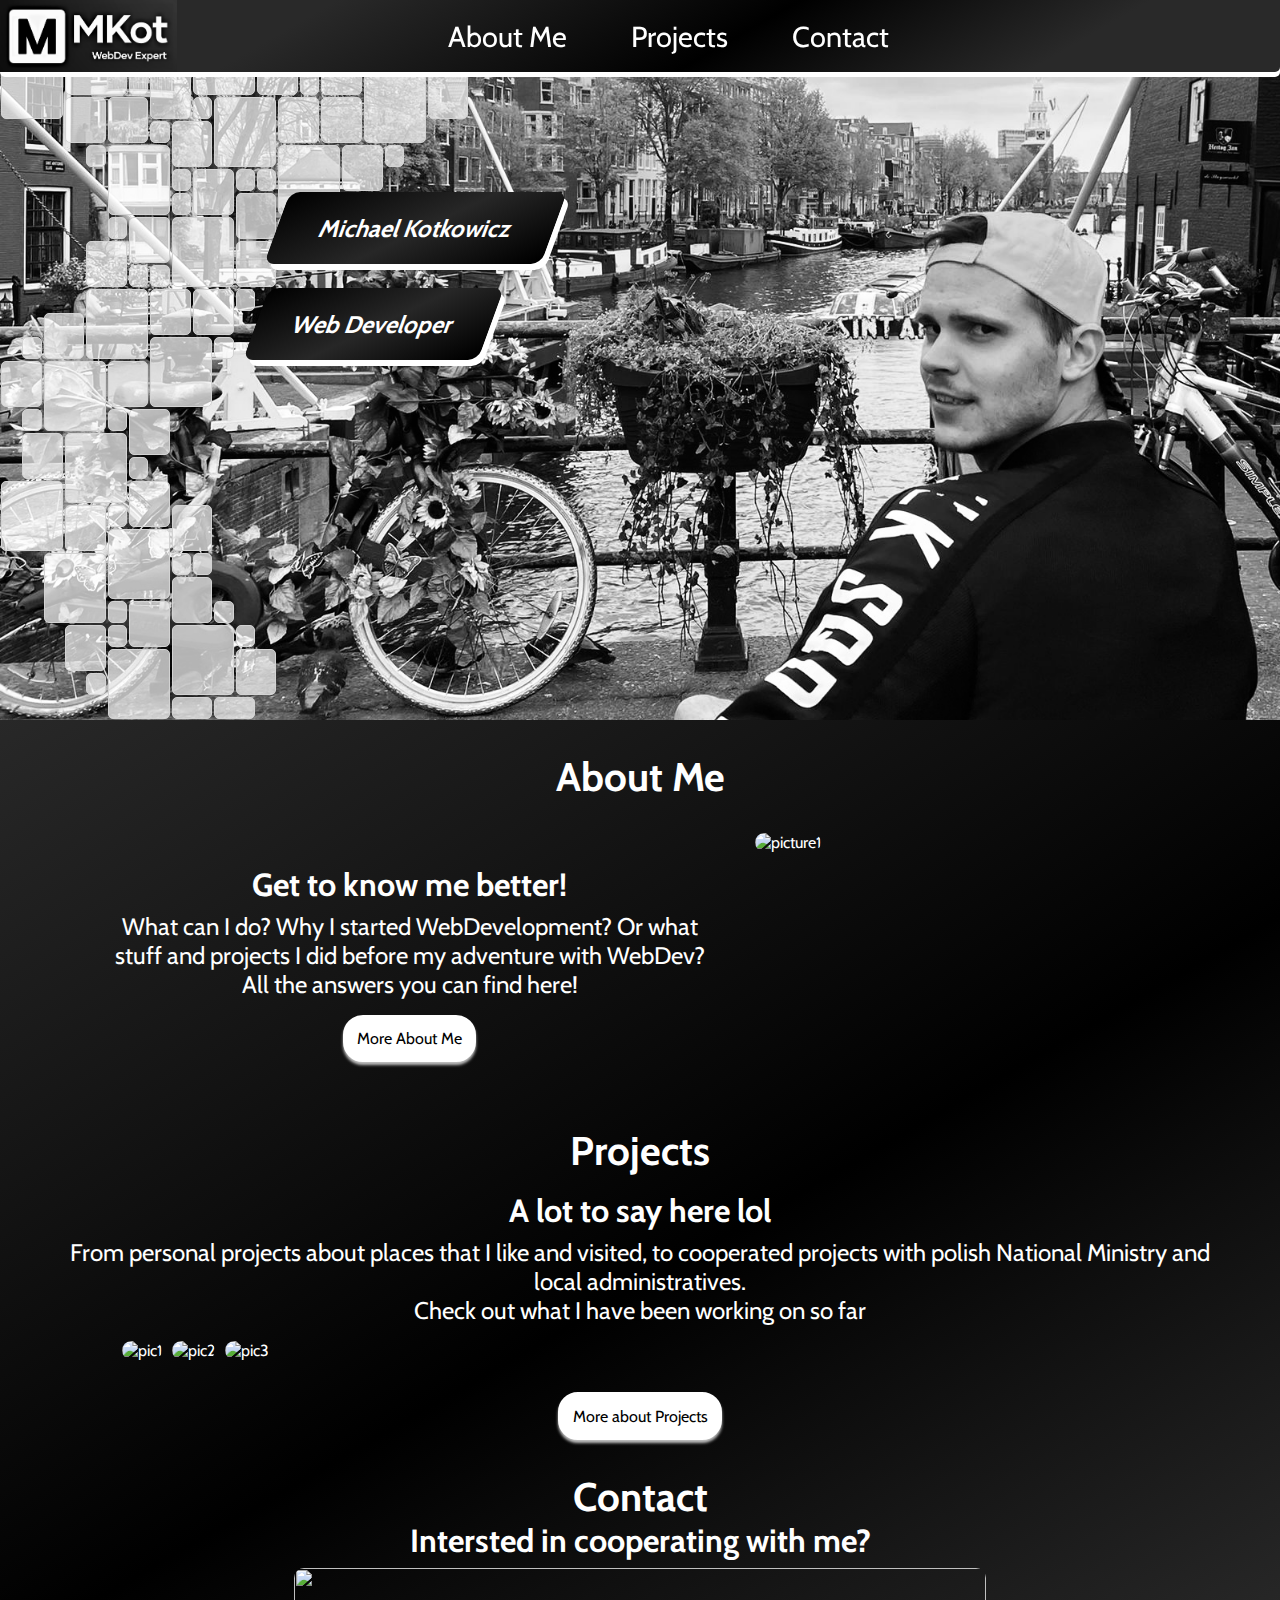
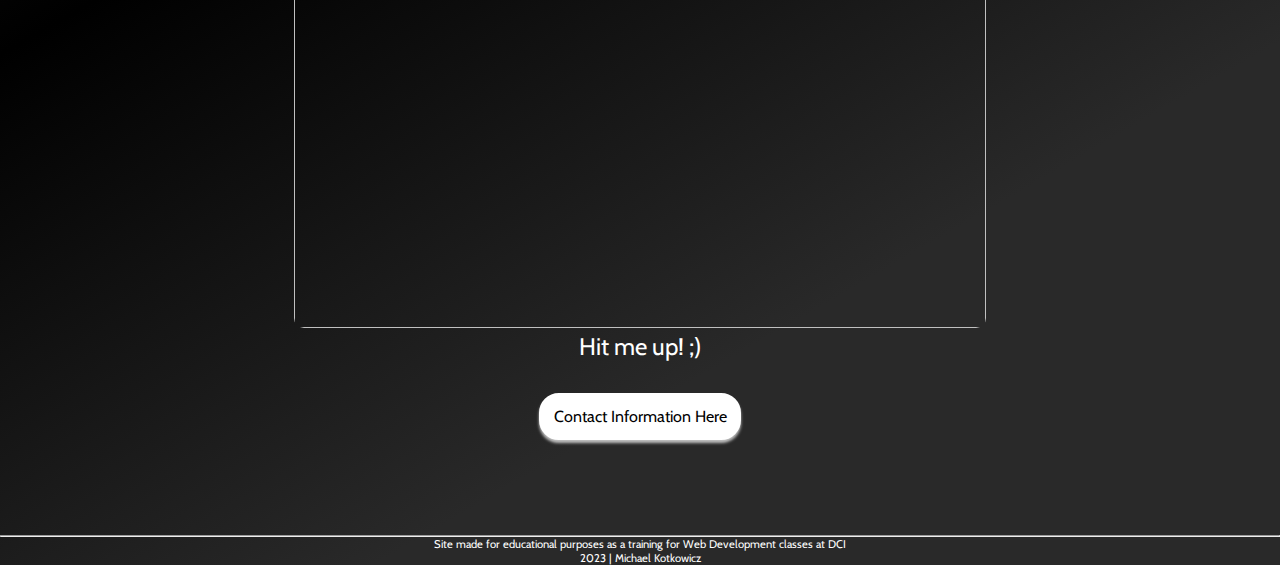
==== index.html @ 4627bcbf "commit" ====
<!DOCTYPE html>
<html lang="en">
  <head>
    <meta charset="UTF-8" />
    <meta http-equiv="X-UA-Compatible" content="IE=edge" />
    <meta name="viewport" content="width=device-width, initial-scale=1.0" />
    <meta name="author" content="Michael Kotkowicz" />
    <meta
      name="description"
      content="Personal portfolio website my Michael Kotkowicz"
    />
    <meta
      name="keywords"
      content="HTML, CSS, JavaScript, WebDevelopment, Portfolio"
    />
    <link
      rel="stylesheet"
      href="https://cdnjs.cloudflare.com/ajax/libs/font-awesome/6.3.0/css/all.min.css"
      integrity="sha512-SzlrxWUlpfuzQ+pcUCosxcglQRNAq/DZjVsC0lE40xsADsfeQoEypE+enwcOiGjk/bSuGGKHEyjSoQ1zVisanQ=="
      crossorigin="anonymous"
      referrerpolicy="no-referrer"
    />
    <link rel="stylesheet" href="./style.css" />
    <title>MAIN | Michael Kotkowicz | PORTOFOLIO</title>
  </head>
  <body>
    <header>
      <div class="navbar">
        <div class="logo">
          <img src="./PHOTOS/logo.png" alt="Logo of MKot - WebDev Expert" />
        </div>
        <nav>
          <ul>
            <li><a href="/aboutme.html">About Me</a></li>
            <li><a href="/projects.html">Projects</a></li>
            <li><a href="/contact.html">Contact</a></li>
          </ul>
        </nav>
        <div class="socials">
          <a href="#"><i class="fa-brands fa-square-facebook"></i></a>
          <a href="#"><i class="fa-brands fa-instagram"></i></a>
          <a href="#"><i class="fa-brands fa-linkedin"></i></a>
        </div>
      </div>
      <div class="squareinfo square01">Michael Kotkowicz</div>
      <div class="squareinfo square02">Web Developer</div>
      <div class="square square03"></div>
      <div class="square square04"></div>
      <div class="square square05"></div>
      <div class="square square06"></div>
      <div class="square square07"></div>
      <div class="square square08"></div>
      <div class="square square09"></div>
      <div class="square square10"></div>
      <div class="square square11"></div>
      <div class="square square12"></div>
      <div class="square square13"></div>
      <div class="square square14"></div>
      <div class="square square15"></div>
      <div class="square square16"></div>
      <div class="square square17"></div>
      <div class="square square18"></div>
      <div class="square square19"></div>
      <div class="square square20"></div>
      <div class="square square21"></div>
      <div class="square square22"></div>
      <div class="square square23"></div>
      <div class="square square24"></div>
      <div class="square square25"></div>
      <div class="square square26"></div>
      <div class="square square27"></div>
      <div class="square square28"></div>
      <div class="square square29"></div>
      <div class="square square30"></div>
      <div class="square square31"></div>
      <div class="square square32"></div>
      <div class="square square33"></div>
      <div class="square square34"></div>
      <div class="square square35"></div>
      <div class="square square36"></div>
      <div class="square square37"></div>
      <div class="square square38"></div>
      <div class="square square39"></div>
      <div class="square square40"></div>
      <div class="square square41"></div>
      <div class="square square42"></div>
      <div class="square square43"></div>
      <div class="square square44"></div>
      <div class="square square45"></div>
      <div class="square square46"></div>
      <div class="square square47"></div>
      <div class="square square48"></div>
      <div class="square square49"></div>
      <div class="square square50"></div>
      <div class="square square51"></div>
      <div class="square square52"></div>
      <div class="square square53"></div>
      <div class="square square54"></div>
      <div class="square square55"></div>
      <div class="square square56"></div>
      <div class="square square57"></div>
      <div class="square square58"></div>
      <div class="square square59"></div>
      <div class="square square60"></div>
      <div class="square square61"></div>
      <div class="square square62"></div>
      <div class="square square63"></div>
      <div class="square square64"></div>
      <div class="square square65"></div>
      <div class="square square66"></div>
      <div class="square square67"></div>
      <div class="square square68"></div>
      <div class="square square69"></div>
      <div class="square square70"></div>
      <div class="square square71"></div>
      <div class="square square72"></div>
      <div class="square square73"></div>
      <div class="square square74"></div>
      <div class="square square75"></div>
      <div class="square square76"></div>
      <div class="square square77"></div>
      <div class="square square78"></div>
      <div class="square square79"></div>
      <div class="square square80"></div>
      <div class="square square81"></div>
      <div class="square square82"></div>
      <div class="square square83"></div>
    </header>
    <main>
      <section class="aboutme">
        <h2>About Me</h2>
        <div class="aboutme-info">
          <div class="aboutme-card">
            <h4>Get to know me better!</h4>
            <p>
              What can I do? Why I started WebDevelopment? Or what stuff and
              projects I did before my adventure with WebDev?
            </p>
            <p>All the answers you can find here!</p>
            <a href="./aboutme.html"
              >More About Me <i class="fa-solid fa-arrow-right"></i
            ></a>
          </div>
          <div>
            <img
              src="https://tworcastron.pl/wp-content/uploads/2016/09/piksel.jpg"
              alt="picture1"
            />
          </div>
        </div>
      </section>
      <section class="projects">
        <h2>Projects</h2>
        <div>
          <h4>A lot to say here lol</h4>
          <p>
            From personal projects about places that I like and visited, to
            cooperated projects with polish National Ministry and local
            administratives.
          </p>
          <p>Check out what I have been working on so far</p>
        </div>
        <div class="projects-preview">
          <div>
            <img
              src="https://tworcastron.pl/wp-content/uploads/2016/09/piksel.jpg"
              alt="pic1"
            />
          </div>
          <div>
            <img
              src="https://tworcastron.pl/wp-content/uploads/2016/09/piksel.jpg"
              alt="pic2"
            />
          </div>
          <div>
            <img
              src="https://tworcastron.pl/wp-content/uploads/2016/09/piksel.jpg"
              alt="pic3"
            />
          </div>
        </div>
        <div class="projects-link">
          <a href="./projects.html"
            >More about Projects <i class="fa-solid fa-arrow-right"></i
          ></a>
        </div>
      </section>
      <section class="contact">
        <h2>Contact</h2>
        <h4>Intersted in cooperating with me?</h4>
        <div class="contact-photo">
          <img src="https://tworcastron.pl/wp-content/uploads/2016/09/piksel.jpg" alt="">
        </div>
        <p>Hit me up! ;)</p>
        <div class="contact-link">
        <a href="./contact.html"
          >Contact Information Here<i class="fa-solid fa-arrow-right"></i
        ></a>
      </div>
      </section>
    </main>
    <footer>
      <ul>
        <li><a href="#"><i class="fa-brands fa-square-facebook"></i></a></li>
        <li><a href="#"><i class="fa-brands fa-instagram"></i></a></li>
        <li><a href="#"><i class="fa-brands fa-linkedin"></i></a></li>
      </ul>
      <hr />
      <p>
        Site made for educational purposes as a training for Web Development
        classes at DCI
      </p>
      <p>2023 | Michael Kotkowicz</p>
    </footer>
  </body>
</html>
---- style.css ----
/*STYLES HERE FOR PAGE*/

/*
breakpoints 
MOBILE 320-480px
TABLETS 481-900px
DESKTOP 901-1920px
(additional to make pictures look 
better at 1440px)
*/

/*IMPORTS*/

@import url('https://fonts.googleapis.com/css2?family=Cabin:wght@400;700&display=swap');

/*GENERALS*/
*{
    box-sizing: border-box;
    margin: 0;
}

body{
    background-color: black;
    background-image: linear-gradient(150deg, rgba(41, 41, 41, 1) 24%, rgba(0, 0, 0, 1) 57%, rgba(41, 41, 41, 1) 82%);
    color: white;
    max-width: 1920px;
    margin: auto;
    font-family: 'Cabin', sans-serif;

}

h2{
    text-align: center;
    font-size: 2.5rem;
}

/*HEADER*/
/*MOBILE VERSION HERE*/

header{
    width: 100%;
    height: 50vh;
    background-image: url("./PHOTOS/backgroundmobile2.png");
    background-size: cover;
    background-position: bottom right;
    background-repeat: no-repeat;
    display: grid;
    grid-template-columns: repeat(30, 1fr);
    grid-template-rows: repeat(30,1fr);
}

.navbar{
    position: fixed;
    top: 0px;
    left: 50%;
    transform: translateX(-50%);
    border-bottom-right-radius: 5px;
    border-bottom-left-radius: 5px;
    box-shadow: 0px 5px white;
    max-width: 1920px;
    width: 100%;
    background-color: black;
    background-image: linear-gradient(150deg, rgba(41, 41, 41, 1) 24%, rgba(0, 0, 0, 1) 57%, rgba(41, 41, 41, 1) 82%);
    height: 5%;
    display: flex;
    flex-direction: row;
    justify-content: space-between;
    z-index: 2;
}

.navbar .logo img{
    height: 100%;
}

.navbar ul{
    display: flex;
    padding: 0 0.5rem 0 0;
    justify-content: center;
    align-items: center;
    list-style-type: none;
}

.navbar ul li{
    padding-left: 1rem;
}

.navbar ul li a{
    text-decoration: none;
    color: white;
}

nav{
    display: flex;
}

.socials{
    display: none;
    color: white;
}

.socials i{
    color: white;
    padding-right: 2rem;
    font-size: 2rem;
}

.squareinfo{
    background-color: black;
    background-image: linear-gradient(150deg, rgba(0, 0, 0, 1) 0%, rgba(39, 39, 39, 1) 52%, rgba(0, 0, 0, 1) 97%);
    transform: skew(340deg);
    border-radius: 10px;
    box-shadow: 6px 6px white;
    font-size: 1.5rem;
    display: flex;
    justify-content: center;
    align-items: center;
}

.square01{
    grid-column: 2/22;
    grid-row: 5/8;
    font-weight: bold;
}

.square02{
    grid-column: 2/19;
    grid-row: 9/12;
    font-weight: bold;
}

.square{
    background-color: rgba(255, 255, 255, 0.7);
    border: 1px solid lightgray;
    border-radius: 5px;
    margin: 1px;
}

.square03{
    grid-column: 3/5;
    grid-row: 14/16;
}

.square04{
    grid-column: 2/3;
    grid-row: 15/16;
}

.square05{
    grid-column: 3/6;
    grid-row: 16/19;
}

.square06{
    grid-column: 1/3;
    grid-row: 16/18;
}

.square07{
    grid-column: 2/3;
    grid-row: 18/19;
}

.square08{
    grid-column: 2/4;
    grid-row: 19/21;
}

.square09{
    grid-column: 4/7;
    grid-row: 19/22;
}

.square10{
    grid-column: 1/4;
    grid-row: 21/24;
}

.square11{
    grid-column: 4/6;
    grid-row: 22/24;
}

.square12{
    grid-column: 6/7;
    grid-row: 22/23;
}

.square13{
    grid-column: 6/9;
    grid-row: 23/26;
}

.square14{
    grid-column: 3/6;
    grid-row: 24/27;
}

.square15{
    grid-column: 7/9;
    grid-row: 21/23;
}

.square16{
    grid-column: 9/11;
    grid-row: 22/24;
}

.square17{
    grid-column: 7/8;
    grid-row: 20/21;
}

.square18{
    grid-column: 9/10;
    grid-row: 24/25;
}

.square19{
    grid-column: 9/11;
    grid-row: 25/27;
}

.square20{
    grid-column: 7/9;
    grid-row: 26/28;
}

.square21{
    grid-column: 6/7;
    grid-row: 26/27;
}

.square22{
    grid-column: 6/7;
    grid-row: 27/28;
}

.square23{
    grid-column: 4/6;
    grid-row: 27/29;
}

.square24{
    grid-column: 6/9;
    grid-row: 28/31;
}

.square25{
    grid-column: 5/6;
    grid-row: 29/30;
}

.square26{
    grid-column: 9/12;
    grid-row: 27/30;
}

.square27{
    grid-column: 9/11;
    grid-row: 30/31;
}

.square28{
    grid-column: 10/11;
    grid-row: 24/25;
}

.square29{
    grid-column: 11/12;
    grid-row: 26/27;
}

.square30{
    grid-column: 11/13;
    grid-row: 30/31;
}

.square31{
    grid-column: 12/14;
    grid-row: 28/30;
}

.square32{
    grid-column: 12/13;
    grid-row: 27/28;
}

/*TABLET VERSION HERE*/

@media  (min-width:480px) {

    h4{
        font-size: 2rem;
    }

    p{
        font-size: 1.2rem;
    }

    header{
        height: 60vh;
        background-image: url(../PHOTOS/backgroundmobile2.png);
        background-position: top right;
        grid-template-columns: repeat(35, 1fr);
    }

    .navbar{
        height: 6%;
    }

    .navbar ul{
        margin-right: 2rem;
    }

    .socials{
        display: flex;
        flex-direction: row;
        align-items: center;
    }
    
    .square01{
        grid-column: 8/22;
        grid-row: 8/11;
    }
    
    .square02{
        grid-column: 7/18;
        grid-row: 12/15;
    }

    .square33{
        grid-column: 7/9;
        grid-row: 18/20;
    }

    .square34{
        grid-column: 6/7;
        grid-row: 18/19;
    }

    .square35{
        grid-column: 6/8;
        grid-row: 16/18;
    }

    .square36{
        grid-column: 5/8;
        grid-row: 13/16;
    }

    .square37{
        grid-column: 8/11;
        grid-row: 15/18;
    }

    .square38{
        grid-column: 8/10;
        grid-row: 13/15;
    }

    .square39{
        grid-column: 10/12;
        grid-row: 13/15;
    }

    .square40{
        grid-column: 12/13;
        grid-row: 13/14;
    }

    .square41{
        grid-column: 5/7;
        grid-row: 11/13;
    }

    .square42{
        grid-column: 7/8;
        grid-row: 12/13;
    }

    .square43{
        grid-column: 8/9;
        grid-row: 12/13;
    }

    .square44{
        grid-column: 7/9;
        grid-row: 10/12;
    }

    .square45{
        grid-column: 6/7;
        grid-row: 10/11;
    }

    .square46{
        grid-column: 6/9;
        grid-row: 7/10;
    }

    .square47{
        grid-column: 9/12;
        grid-row: 10/13;
    }

    .square48{
        grid-column: 5/6;
        grid-row: 7/8;
    }

    .square49{
        grid-column: 4/6;
        grid-row: 5/7;
    }

    .square50{
        grid-column: 6/8;
        grid-row: 5/7;
    }

    .square51{
        grid-column: 1/4;
        grid-row: 3/6;
    }

    .square52{
        grid-column: 9/10;
        grid-row: 8/9;
    }

    .square53{
        grid-column: 9/10;
        grid-row: 9/10;
    }

    .square54{
        grid-column: 10/12;
        grid-row: 8/10;
    }

    .square55{
        grid-column: 12/13;
        grid-row: 8/9;
    }

    .square56{
        grid-column: 9/11;
        grid-row: 6/8;
    }

    .square57{
        grid-column: 8/9;
        grid-row: 6/7;
    }

    .square58{
        grid-column: 4/7;
        grid-row: 2/5;
    }

    .square59{
        grid-column: 7/8;
        grid-row: 4/5;
    }

    .square60{
        grid-column: 8/10;
        grid-row: 4/6;
    }

    .square61{
        grid-column: 7/10;
        grid-row: 1/4;
    }

    .square62{
        grid-column: 11/14;
        grid-row: 5/8;
    }

    .square63{
        grid-column: 10/11;
        grid-row: 5/6;
    }

    .square64{
        grid-column: 10/13;
        grid-row: 2/5;
    }

    .square65{
        grid-column: 13/15;
        grid-row: 3/5;
    }

    .square66{
        grid-column: 14/16;
        grid-row: 5/7;
    }

    .square67{
        grid-column: 15/16;
        grid-row: 3/4;
    }

    .square68{
        grid-column: 15/16;
        grid-row: 4/5;
    }

    .square69{
        grid-column: 16/18;
        grid-row: 3/5;
    }

    .square70{
        grid-column: 16/18;
        grid-row: 5/7;
    }

    .square71{
        grid-column: 12/14;
        grid-row: 9/11;
    }

    .square72{
        grid-column: 12/14;
        grid-row: 11/13;
    }

    .square73{
        grid-column: 13/14;
        grid-row: 8/9;
    }

    .square74{
        grid-column: 11/12;
        grid-row: 15/16;
    }

    .square75{
        grid-column: 14/16;
        grid-row: 10/12;
    }

    .square76{
        grid-column: 14/17;
        grid-row: 7/10;
    }

    .square77{
        grid-column: 17/19;
        grid-row: 7/9;
    }

    .square78{
        grid-column: 18/21;
        grid-row: 4/7;
    }

    .square79{
        grid-column: 19/20;
        grid-row: 7/8;
    }

    .square80{
        grid-column: 18/20;
        grid-row: 2/4;
    }

    .square81{
        grid-column: 20/22;
        grid-row: 2/4;
    }

    .square82{
        grid-column: 21/23;
        grid-row: 4/6;
    }

    .square83{
        grid-column: 22/23;
        grid-row: 3/4;
    }

}

/*DESKTOP VERSION HERE*/

@media (min-width:900px) {

    header{
        height: 80vh;
        background-image: url(../PHOTOS/backgroundmobile2.png);
        background-position: center right;
        grid-template-columns: repeat(60, 1fr);
    }

    .navbar{
        height: 8%;
    }

    .navbar nav li a{
        font-size: 1.8rem;
        margin: 0 1.5rem 0 1.5rem;
    }

    .square01{
        grid-column: 14/27;
        grid-row: 9/12;
    }

    .square02{
        grid-column: 13/24;
        grid-row: 13/16;
    }
    
}


/*INDEX HERE*/

/*MOBILE VERSION HERE*/

main{
    width: 90%;
    margin: auto;
}

main section{
    margin-top: 2rem;
}

main section div{
    margin-top: 1rem;
}

h4{
    text-align: center;
    margin-bottom: 0.5rem;
}

/*aboutme section*/

.aboutme-info{
    display: flex;
    flex-direction: row;
}

.aboutme-card{
    display: flex;
    flex-direction: column;
    justify-content: center;
    align-items: center;
    padding: 0.5rem;
    text-align: center;
}

.aboutme-card a{
    color: white;
    text-decoration: none;
    background-color: white;
    color: black;
    border: 3px solid white;
    border-radius: 20px;
    box-shadow: 0px 3px 3px silver;
    margin-top: 1rem;
    padding: 0.7rem;
}

.aboutme-info div img{
    width: 100%;
    height: 100%;
    object-fit: cover;
    object-position: center;
    border-radius: 10px;
}

/*projects section*/

.projects div p{
    text-align: center;
}

.projects-preview{
    display: flex;
    margin-top: 0;
    gap: 10px;
}

.projects div div img{
    width: 100%;
    height: 100%;
    border-radius: 10px;
}

.projects-link{
    display: flex;
    justify-content: center;
}

.projects a{
    color: white;
    text-decoration: none;
    background-color: white;
    color: black;
    border: 3px solid white;
    border-radius: 20px;
    box-shadow: 0px 3px 3px silver;
    margin-top: 1rem;
    padding: 0.7rem;
}

/*contact section here*/

.contact div img{
    width: 100%;
    height: 40vh;
    border-radius: 10px;
}

.contact p{
    text-align: center;
}

.contact-link{
    display: flex;
    justify-content: center;
}

.contact a{
    color: white;
    text-decoration: none;
    background-color: white;
    color: black;
    border: 3px solid white;
    border-radius: 20px;
    box-shadow: 0px 3px 3px silver;
    margin-top: 1rem;
    padding: 0.7rem;
}

/*TABLET VERSION HERE*/

@media (min-width:480px) {

    .contact-photo{
        width: 70%;
        margin: auto;

    }

}

/*DESKTOP VERSION HERE*/

@media (min-width:1100px){

    h4{
        font-size: 2rem;
    }

    p{
        font-size: 1.5rem;
    }

    .aboutme-card{
        width: 60%;
        padding: 2rem;
    }

    .projects-preview{
        width: 90%;
        margin: auto;
    }

    .contact-photo{
        width: 60%;
    }
}

@media (min-width:1440px){
    
    .contact-photo{
        width: 50%;
    }
}


/*FOOTER HERE*/

footer{
    padding-top: 3rem;
}

footer ul{
    display: flex;
    justify-content: center;
    list-style-type: none;
    padding: 0 0 0.5rem 0;
}

footer ul li a{
    text-decoration: none;
    color: white;
    padding: 0 1rem 0 1rem;
    font-size: 2rem;
}

footer p{
    color: white;
    font-size: 0.7rem;
    text-align: center;
}


/*!!!ABOUT ME PAGE!!!*/

/*MOBILE VERSION HERE*/

.header-am{
    background-image: none;
    height: auto;
}

.main-am{
    padding-top: 60px;
    width: 85%;

}

.h2-am{
    padding-bottom: 2rem;
}

.picture-am img{
    width: 100%;
    border-radius: 10px;
}

.main-am h4{
    padding: 1rem 0 1rem 0;
}

.main-am p{
    text-align: justify;
    padding: 0.5rem 0 0.5rem 0;
}

/*TABLET VERSION HERE*/

@media(min-width:480px){

    .picture-am{
        width: 50%;
        float: left;
        padding: 1.5rem;
    }

}

/*DESKTOP VERSION HERE*/

@media (min-width:900px){

    .main-am{
        padding-top: 130px;
    }

    .maininfo-am{
        display: flex;
    }

    .picture-am{
        width:50%;
        display: flex;
        justify-content: center;
        align-items: center;
    }


    .maintext-am{
        width: 70%;
        padding: 2rem;
    }
}

/*!!!PROJECTS PAGE HERE!!!*/

/*MOBILE VERSION HERE*/

.header-pr{
    background-image: none;
    height: auto;
}

.main-pr{
    padding-top: 100px;
    width: 90%;
    margin: auto;
}

.projects-pr{
    display: flex;
    flex-direction: column;
}

.projectcard-pr{
    margin: 2rem 0 2rem 0;;
}

.project-card-pr div p{
    text-align: center;
}

.projectphoto-pr img{
    width: 100%;
    border-radius: 10px;
}

.link-pr{
    display: flex;
    justify-content: center;
}

.button-pr{
    color: white;
    text-decoration: none;
    background-color: white;
    color: black;
    border: 3px solid white;
    border-radius: 20px;
    box-shadow: 0px 3px 3px silver;
    margin-top: 1rem;
    padding: 0.7rem;
}

/*TABLET VERSION THE SAME AS MOBILE*/

/*DESKTOP VERSION HERE*/

@media (min-width:900px){

    .main-pr{
        padding-top: 170px;
        display: flex;
        flex-direction: column;
        justify-content: center;
        align-items: center;
    }

    .projects-pr{
        display: flex;
        flex-direction: row;
        flex-wrap: wrap;
        gap: 10px;
    }

    .projectcard-pr{
        width:32%;
        padding: 1rem;
        border: 3px solid black;
        border-radius: 10px;
        background-color: black;
        background-image: linear-gradient(89deg, rgba(0, 0, 0, 1) 0%, rgba(41, 41, 41, 1) 50%, rgba(0, 0, 0, 1) 100%);
    }

}
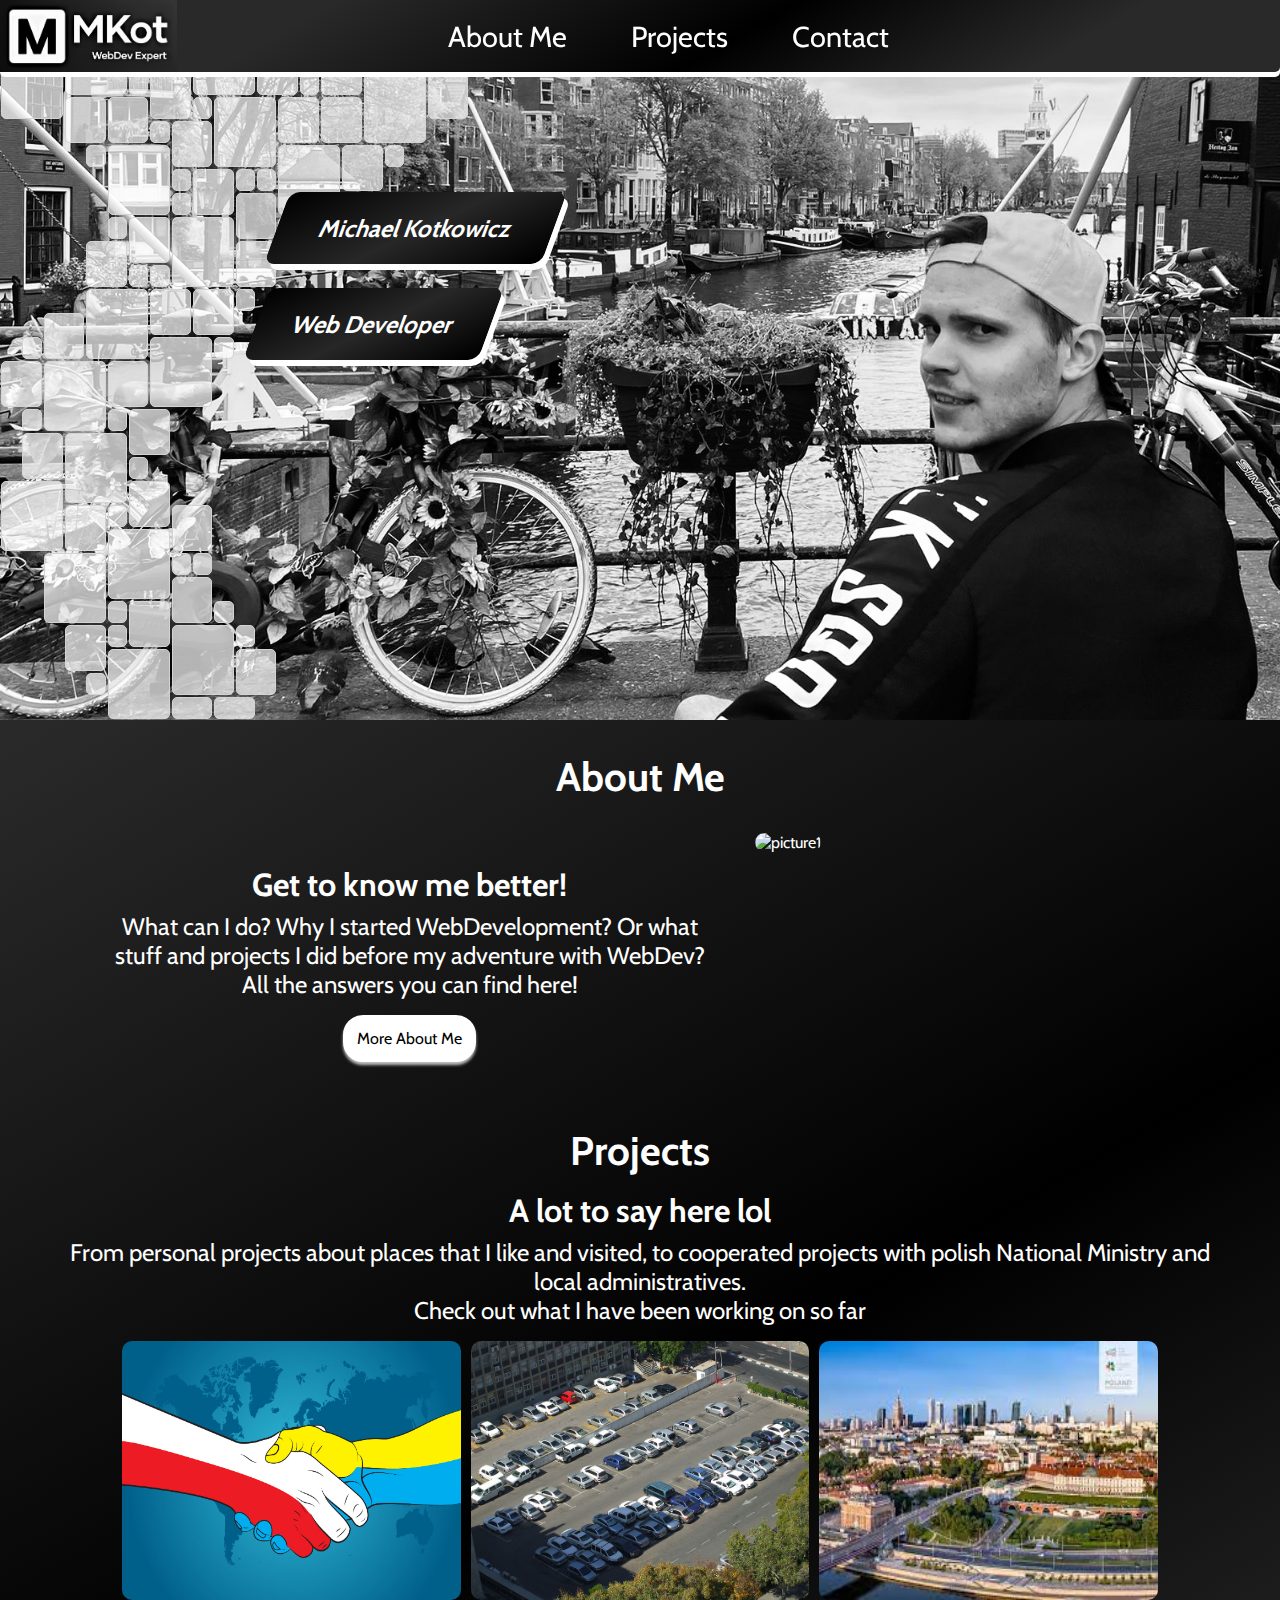
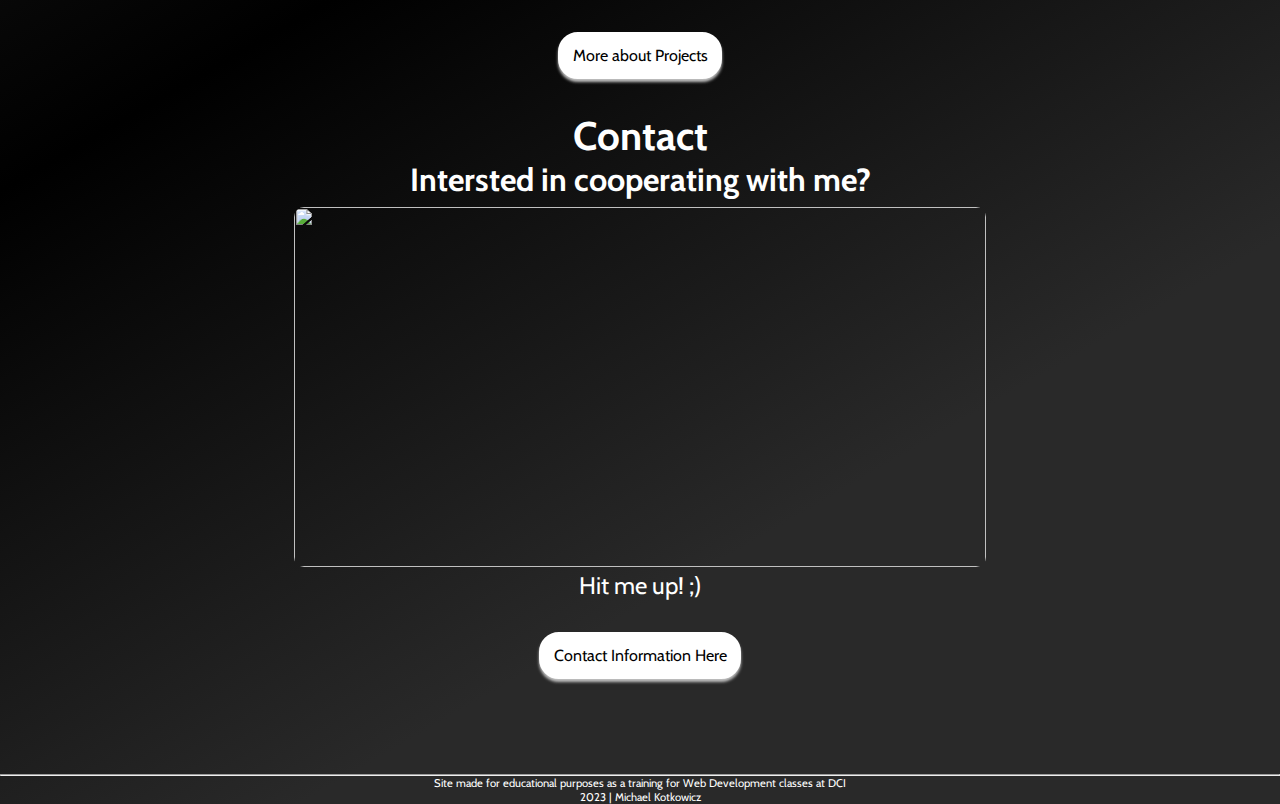
==== commit 4696e88c: "commit" ====
--- a/index.html
+++ b/index.html
@@ -31,9 +31,9 @@
         </div>
         <nav>
           <ul>
-            <li><a href="/aboutme.html">About Me</a></li>
-            <li><a href="/projects.html">Projects</a></li>
-            <li><a href="/contact.html">Contact</a></li>
+            <li><a href="./aboutme.html">About Me</a></li>
+            <li><a href="./projects.html">Projects</a></li>
+            <li><a href="./contact.html">Contact</a></li>
           </ul>
         </nav>
         <div class="socials">
@@ -163,20 +163,23 @@
         <div class="projects-preview">
           <div>
             <img
-              src="https://tworcastron.pl/wp-content/uploads/2016/09/piksel.jpg"
-              alt="pic1"
-            />
-          </div>
-          <div>
-            <img
-              src="https://tworcastron.pl/wp-content/uploads/2016/09/piksel.jpg"
-              alt="pic2"
-            />
-          </div>
-          <div>
-            <img
-              src="https://tworcastron.pl/wp-content/uploads/2016/09/piksel.jpg"
-              alt="pic3"
+              src="./PHOTOS/project4.jpg"
+              title="Guide for Filling Out Forms To Receive Social Help for Ukrainian Poeple in Poland"
+              alt="Poland and Ukraine agreement"
+            />
+          </div>
+          <div>
+            <img
+              src="./PHOTOS/project5.jpg"
+              title="SPOTTED: Parking Place"
+              alt="Parking place"
+            />
+          </div>
+          <div>
+            <img
+              src="./PHOTOS/project6.jpeg"
+              title="Discover POLAND"
+              alt="Panorama of Warsaw's downtown"
             />
           </div>
         </div>
--- a/style.css
+++ b/style.css
@@ -98,6 +98,7 @@
     color: white;
 }
 
+
 .socials i{
     color: white;
     padding-right: 2rem;
@@ -299,7 +300,6 @@
 
     header{
         height: 60vh;
-        background-image: url(../PHOTOS/backgroundmobile2.png);
         background-position: top right;
         grid-template-columns: repeat(35, 1fr);
     }
@@ -591,7 +591,6 @@
 
     header{
         height: 80vh;
-        background-image: url(../PHOTOS/backgroundmobile2.png);
         background-position: center right;
         grid-template-columns: repeat(60, 1fr);
     }
@@ -688,6 +687,10 @@
     gap: 10px;
 }
 
+.projects-preview div{
+    width: 33%;
+}
+
 .projects div div img{
     width: 100%;
     height: 100%;
@@ -824,7 +827,7 @@
 }
 
 .main-am{
-    padding-top: 60px;
+    padding-top: 120px;
     width: 85%;
 
 }
@@ -913,9 +916,16 @@
     text-align: center;
 }
 
+.projectphoto-pr{
+    height: 200px;
+}
+
 .projectphoto-pr img{
     width: 100%;
+    height: 100%;
     border-radius: 10px;
+    object-fit: cover;
+    object-position: center;
 }
 
 .link-pr{
@@ -935,14 +945,26 @@
     padding: 0.7rem;
 }
 
-/*TABLET VERSION THE SAME AS MOBILE*/
+/*TABLET VERSION HERE*/
+
+@media (min-width:480px){
+
+    .projectphoto-pr{
+        height: 400px;
+    }
+
+    .project2{
+        object-position: left bottom;
+    }
+
+}
 
 /*DESKTOP VERSION HERE*/
 
 @media (min-width:900px){
 
     .main-pr{
-        padding-top: 170px;
+        padding-top: 130px;
         display: flex;
         flex-direction: column;
         justify-content: center;
@@ -965,4 +987,130 @@
         background-image: linear-gradient(89deg, rgba(0, 0, 0, 1) 0%, rgba(41, 41, 41, 1) 50%, rgba(0, 0, 0, 1) 100%);
     }
 
+    .projectphoto-pr{
+        height: 300px;
+    }
+
+    .project2{
+        object-position: top right;
+    }
+
+    .project6{
+        object-position: left;
+    }
+
+}
+
+@media(min-width:1600px){
+
+    .projectphoto-pr{
+        height: 450px;
+    }
+
+}
+
+/*!!!CONTACT PAGE HERE!!!*/
+
+/*MOBILE VERSION HERE*/
+
+.header-ct{
+    background-image: none;
+    height: auto;
+}
+
+.main-ct{
+    padding-top: 120px;
+    width: 90%;
+    margin: auto;
+}
+
+.h2-ct{
+    padding-bottom: 2rem;
+}
+
+.photo-ct img{
+    width: 100%;
+    border-radius: 10px;
+}
+
+.h4-ct{
+    margin: 2rem;
+    font-size: 2rem;
+}
+
+.socialslinks-ct{
+    display: flex;
+    flex-direction: column;
+    align-items: center;
+}
+
+.socialslinks-ct a{
+    padding: 2rem;
+    text-decoration: none;
+    background-color: white;
+    color: black;
+    border: 3px solid white;
+    border-radius: 40px;
+    box-shadow: 0px 3px 3px silver;
+    margin-top: 1rem;
+    font-size: 1.2rem;
+    font-weight: bold;
+}
+
+.socialslinks-ct a i{
+    font-size: 2rem;
+    padding: 0.5rem;
+}
+
+form{
+    width: 100%;
+}
+
+.forminput-ct{
+    display: flex;
+    flex-direction: column;
+    padding-bottom: 0.5rem;
+}
+
+.forminput-ct label{
+    font-size: 1.5rem;
+}
+
+.forminput-ct label span{
+    font-size: 0.7rem;
+    color: white;
+}
+
+.button-ct{
+    display: flex;
+    justify-content: center;
+}
+
+form button{
+    padding: 1rem  3rem 1rem 3rem;
+    text-decoration: none;
+    background-color: white;
+    color: black;
+    border: 3px solid white;
+    border-radius: 40px;
+    box-shadow: 0px 3px 3px silver;
+    margin-top: 1rem;
+    font-size: 1.2rem;
+    font-weight: bold;
+}
+
+/*TABLET VERSION SAME AS MOBILE*/
+
+@media (min-width:900px){
+
+    .contactinfo-ct{
+        display: flex;
+        gap: 50px;
+    }
+
+    .photo-ct{
+        display: flex;
+        align-items: center;
+    }
+
 }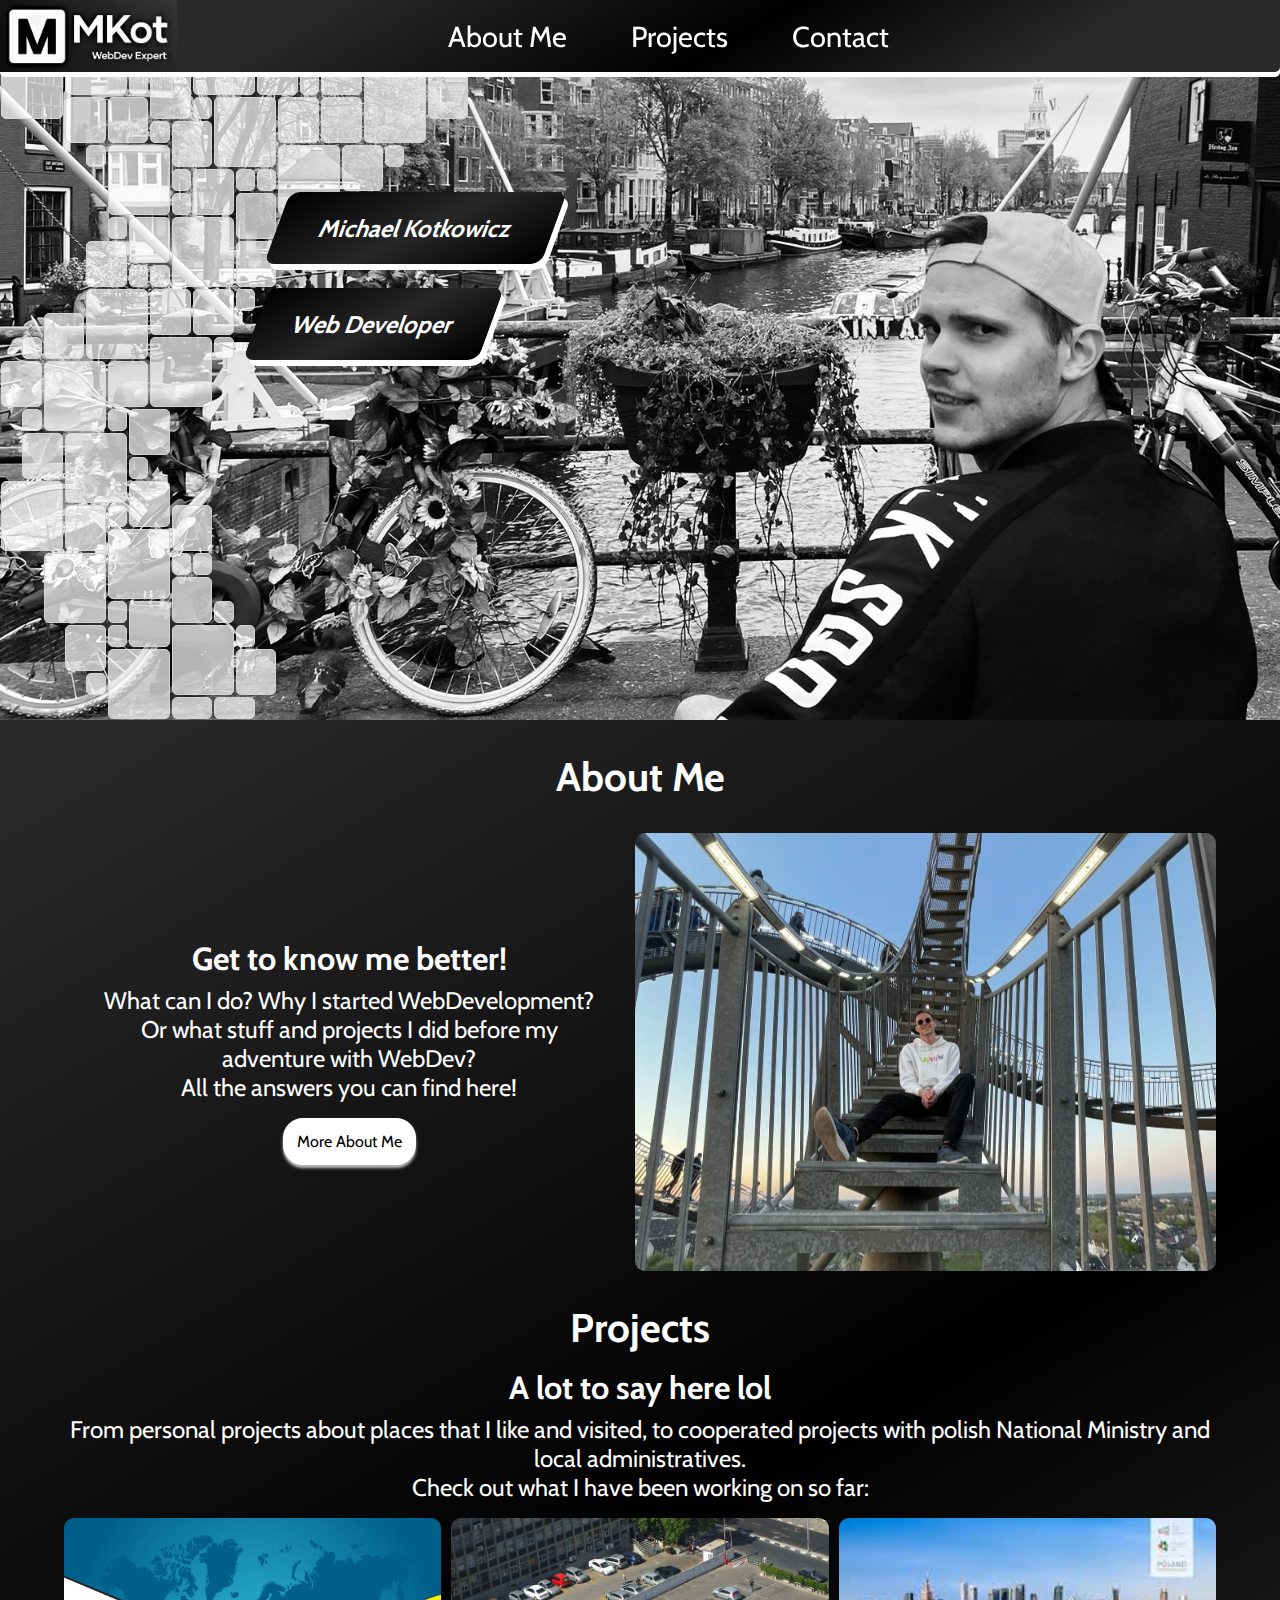
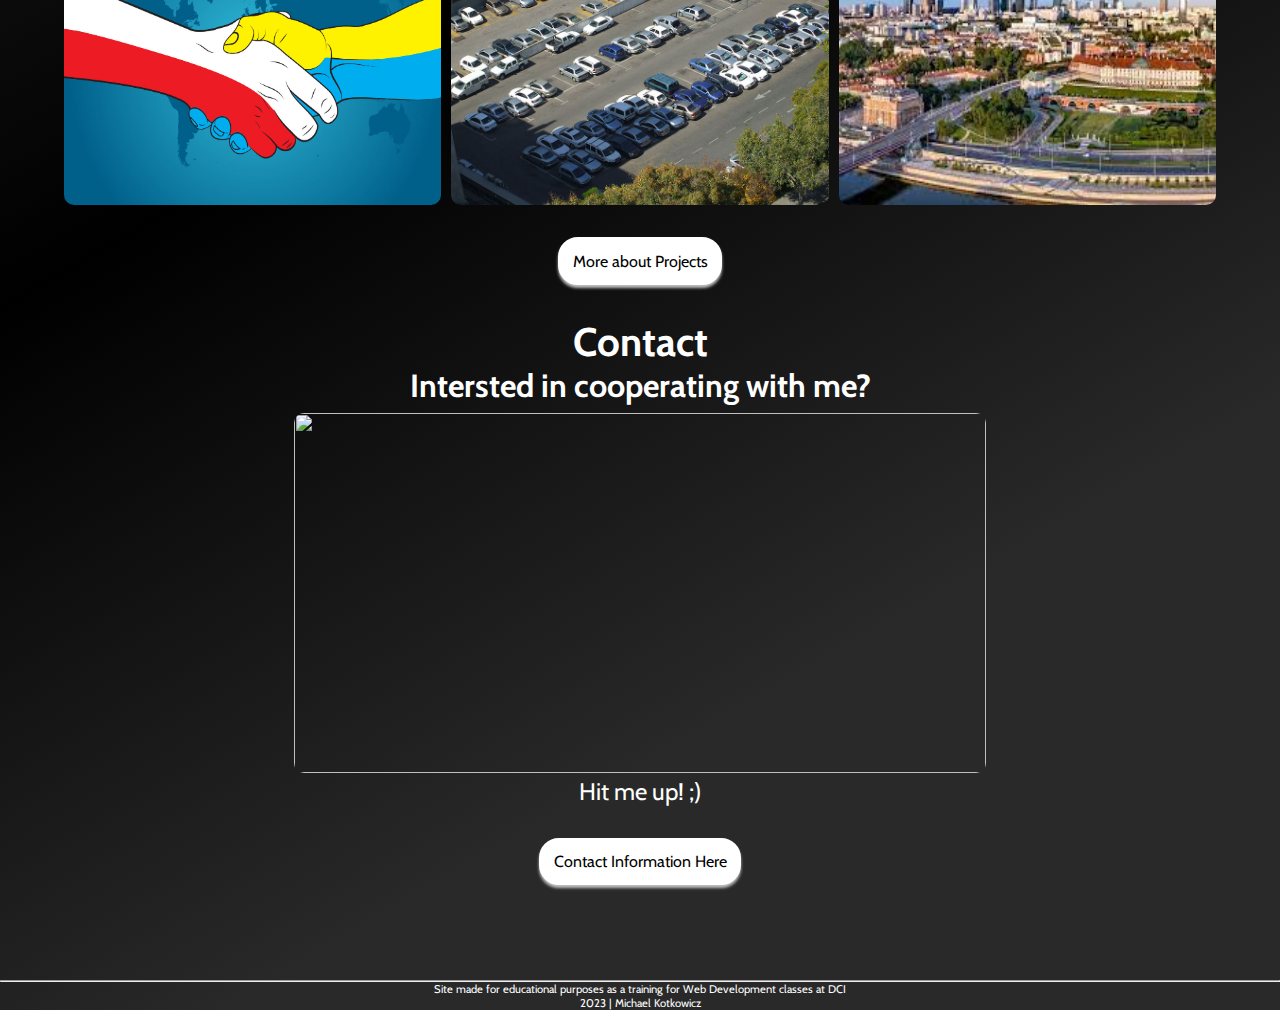
==== commit 52399512: "commit" ====
--- a/index.html
+++ b/index.html
@@ -143,8 +143,9 @@
           </div>
           <div>
             <img
-              src="https://tworcastron.pl/wp-content/uploads/2016/09/piksel.jpg"
-              alt="picture1"
+              src="./PHOTOS/mainaboutme.jpg"
+              title="More About Me"
+              alt="Picture od me in Tiger and Turtle in Duisburg"
             />
           </div>
         </div>
@@ -158,7 +159,7 @@
             cooperated projects with polish National Ministry and local
             administratives.
           </p>
-          <p>Check out what I have been working on so far</p>
+          <p>Check out what I have been working on so far:</p>
         </div>
         <div class="projects-preview">
           <div>
--- a/style.css
+++ b/style.css
@@ -772,11 +772,6 @@
         padding: 2rem;
     }
 
-    .projects-preview{
-        width: 90%;
-        margin: auto;
-    }
-
     .contact-photo{
         width: 60%;
     }
@@ -857,7 +852,7 @@
     .picture-am{
         width: 50%;
         float: left;
-        padding: 1.5rem;
+        padding: 2rem;
     }
 
 }
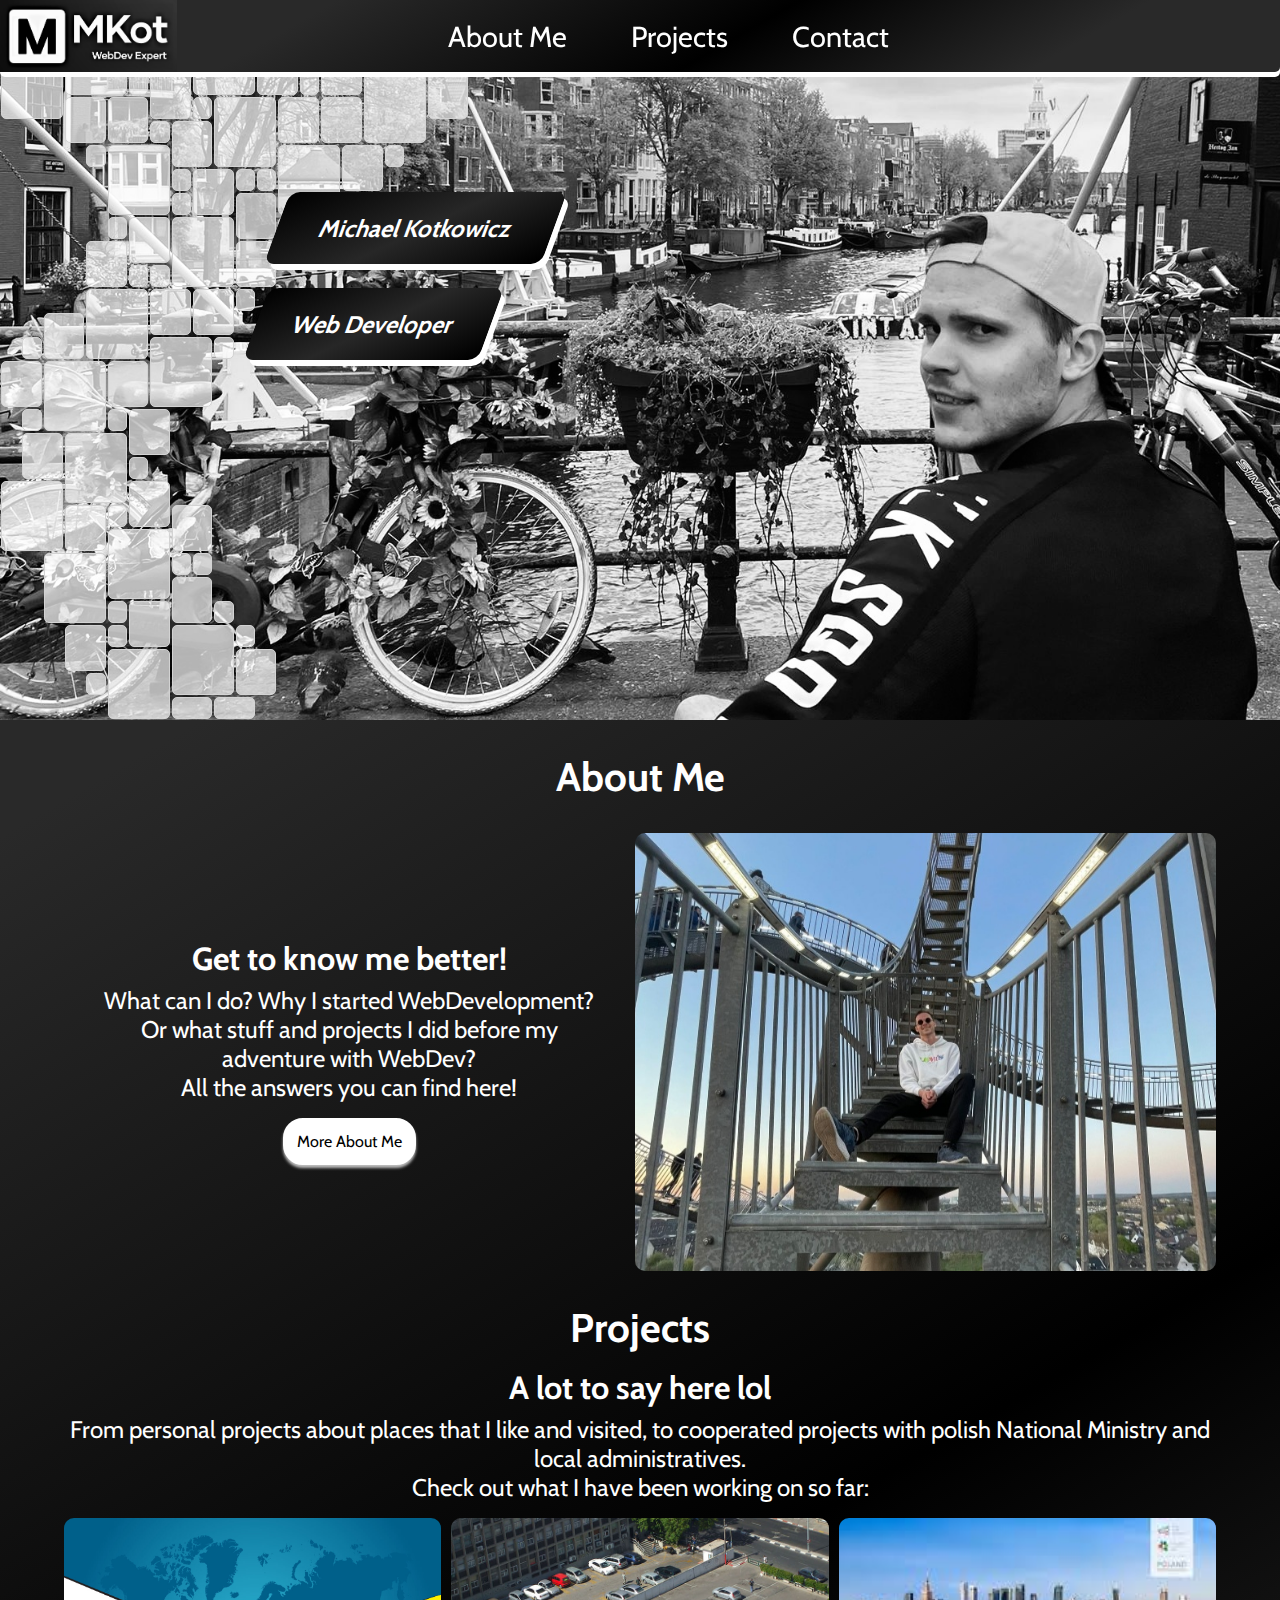
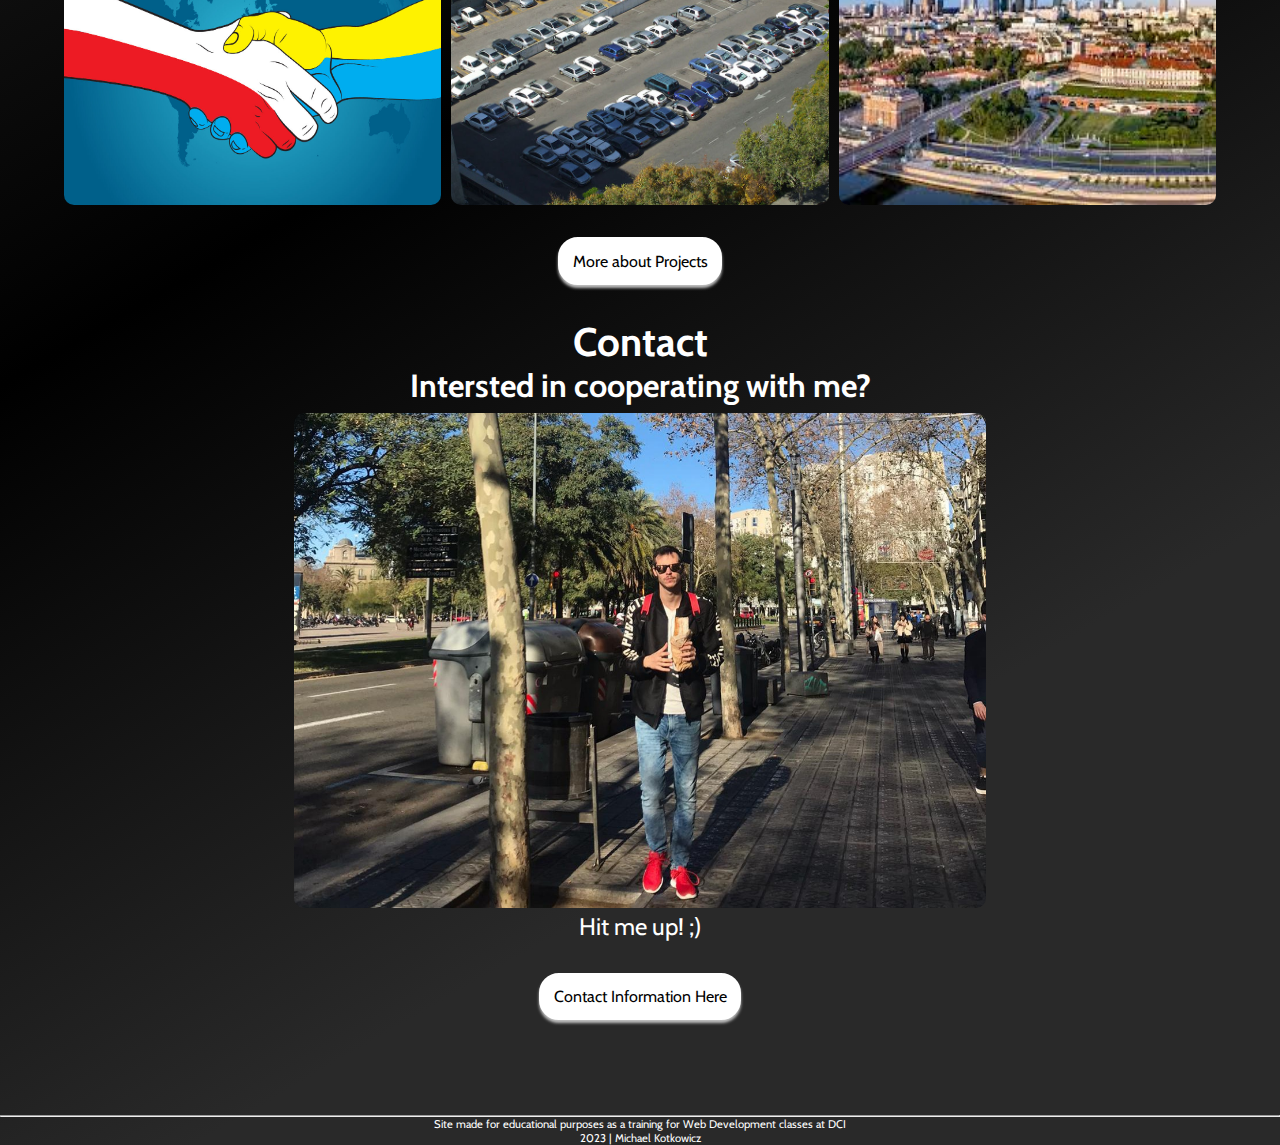
==== commit 1acd3918: "commit" ====
--- a/index.html
+++ b/index.html
@@ -194,7 +194,7 @@
         <h2>Contact</h2>
         <h4>Intersted in cooperating with me?</h4>
         <div class="contact-photo">
-          <img src="https://tworcastron.pl/wp-content/uploads/2016/09/piksel.jpg" alt="">
+          <img src="./PHOTOS/maincontact.jpg" title="Contact Photo" alt="Picture of me in Barcelona">
         </div>
         <p>Hit me up! ;)</p>
         <div class="contact-link">
--- a/style.css
+++ b/style.css
@@ -718,8 +718,11 @@
 
 .contact div img{
     width: 100%;
-    height: 40vh;
+    height: 30vh;
     border-radius: 10px;
+    object-fit: cover;
+    object-position: bottom;
+
 }
 
 .contact p{
@@ -757,7 +760,7 @@
 
 /*DESKTOP VERSION HERE*/
 
-@media (min-width:1100px){
+@media (min-width:900px){
 
     h4{
         font-size: 2rem;
@@ -775,12 +778,21 @@
     .contact-photo{
         width: 60%;
     }
+
+    .contact div img{
+        height: 55vh;
+    }
 }
 
 @media (min-width:1440px){
     
     .contact-photo{
-        width: 50%;
+        width: 60%;
+    }
+
+    .contact div img{
+        height: 45vh;
+        object-position: center;
     }
 }
 
@@ -1098,14 +1110,25 @@
 
 @media (min-width:900px){
 
+    .main-ct{
+        padding-top: 160px;
+    }
+
     .contactinfo-ct{
         display: flex;
         gap: 50px;
     }
 
     .photo-ct{
+        width: 50%;
         display: flex;
         align-items: center;
     }
 
+    .contactcontent-ct{
+        display: flex;
+        flex-direction: column;
+        justify-content: center;
+    }
+
 }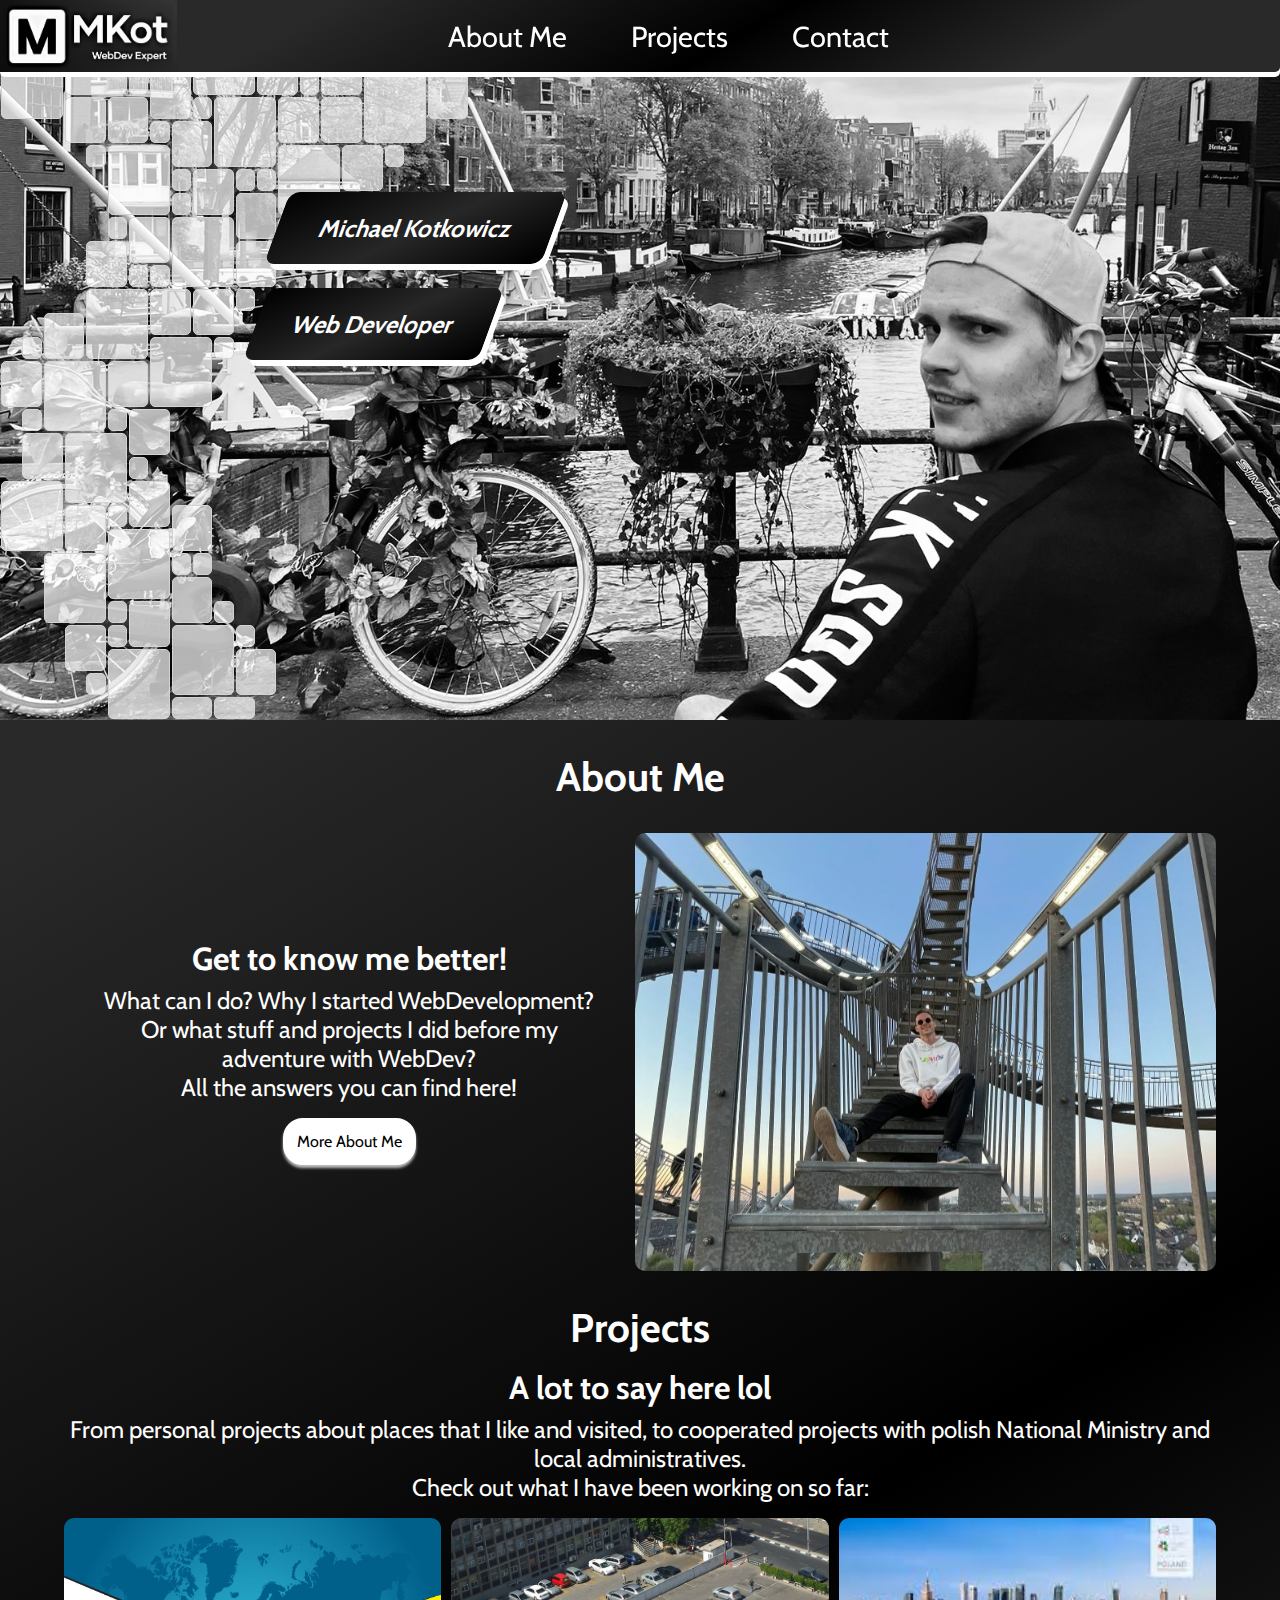
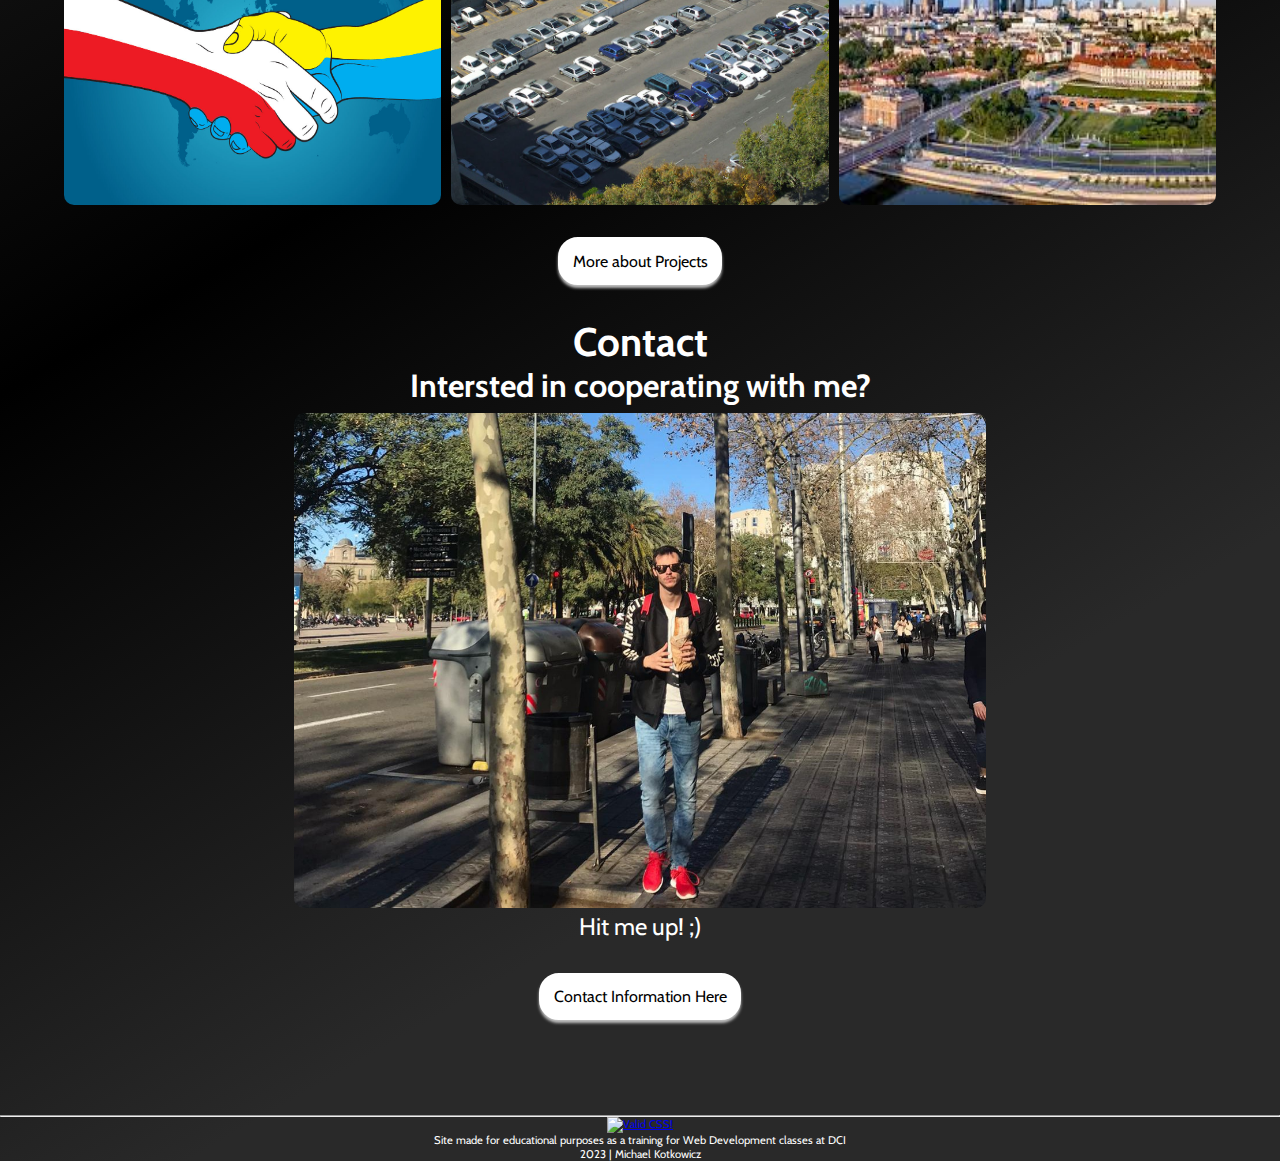
==== commit 42cedcf9: "commit" ====
--- a/index.html
+++ b/index.html
@@ -212,6 +212,13 @@
       </ul>
       <hr />
       <p>
+        <a href="http://jigsaw.w3.org/css-validator/check/referer">
+            <img style="border:0;width:88px;height:31px"
+                src="http://jigsaw.w3.org/css-validator/images/vcss-blue"
+                alt="Valid CSS!" />
+            </a>
+        </p>
+      <p>
         Site made for educational purposes as a training for Web Development
         classes at DCI
       </p>
--- a/style.css
+++ b/style.css
@@ -68,8 +68,14 @@
     z-index: 2;
 }
 
-.navbar .logo img{
+ .navbar .logo img{
+    width: 100%;
     height: 100%;
+    object-fit: contain;
+}
+
+.navbar .logo{
+    max-width:200px;
 }
 
 .navbar ul{
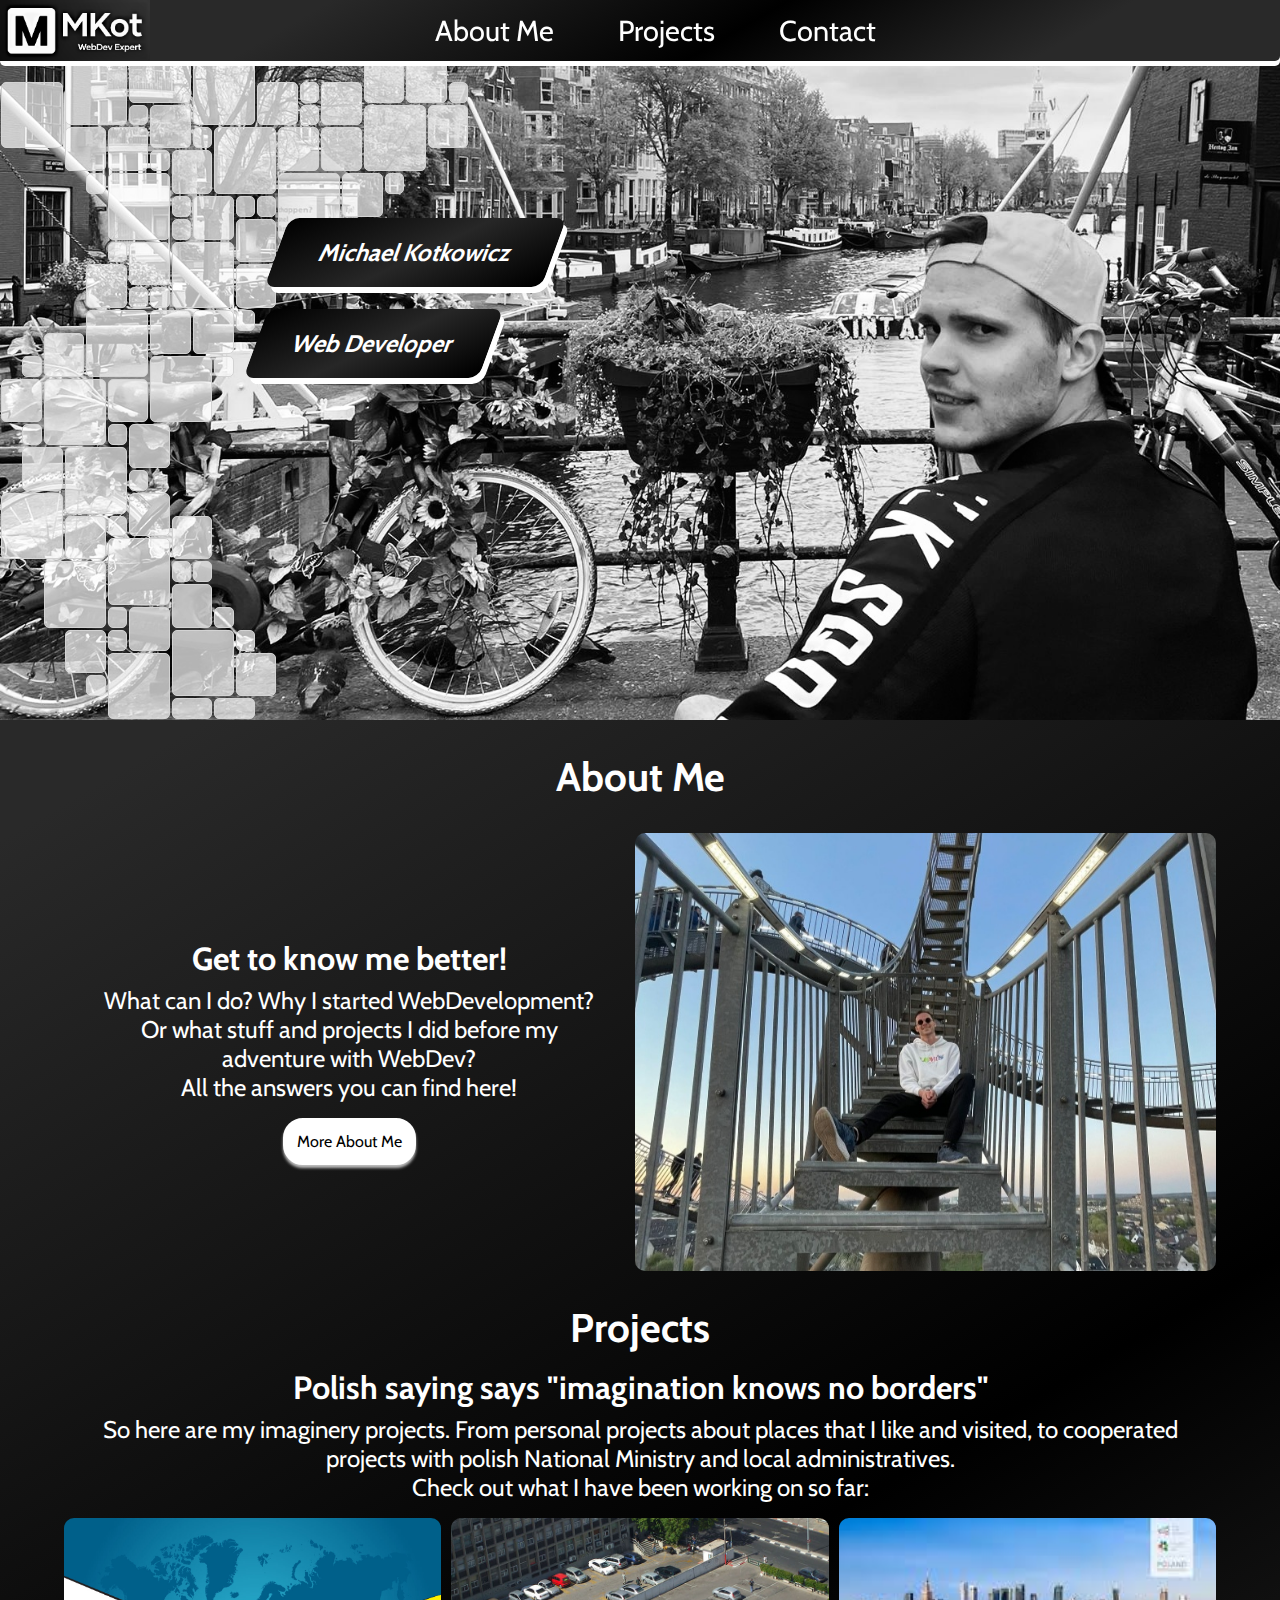
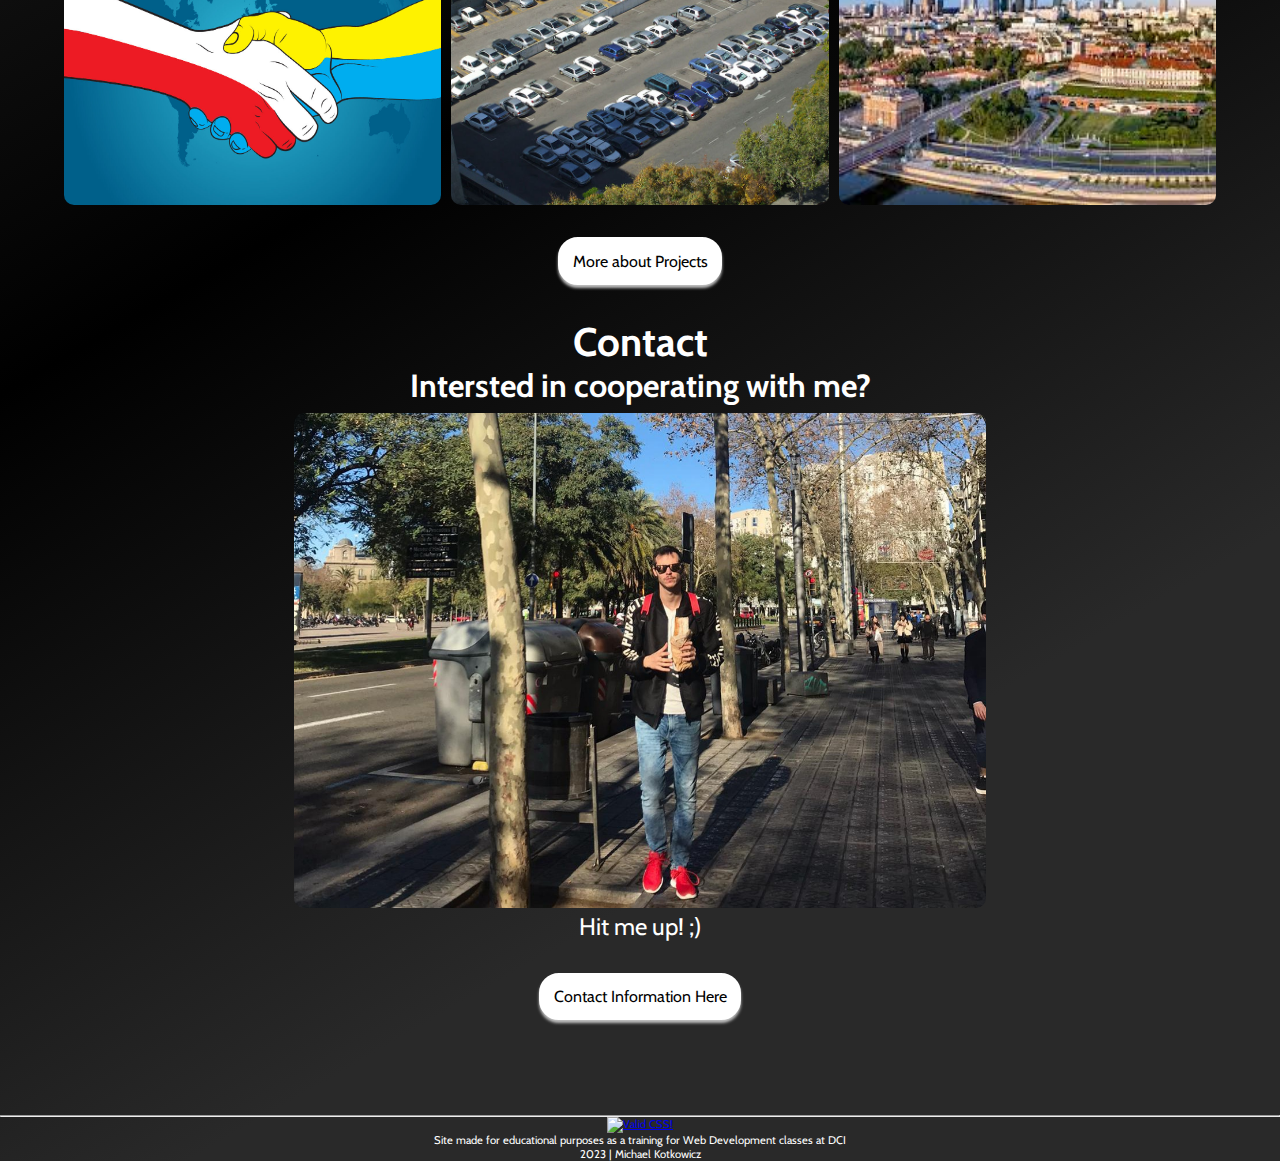
==== commit 33ea193e: "project done" ====
--- a/index.html
+++ b/index.html
@@ -37,9 +37,9 @@
           </ul>
         </nav>
         <div class="socials">
-          <a href="#"><i class="fa-brands fa-square-facebook"></i></a>
-          <a href="#"><i class="fa-brands fa-instagram"></i></a>
-          <a href="#"><i class="fa-brands fa-linkedin"></i></a>
+          <a target="_blank" href="https://www.youtube.com/watch?v=oHg5SJYRHA0"><i class="fa-brands fa-square-facebook"></i></a>
+          <a target="_blank" href="https://www.youtube.com/watch?v=oHg5SJYRHA0"><i class="fa-brands fa-instagram"></i></a>
+          <a target="_blank" href="https://www.youtube.com/watch?v=oHg5SJYRHA0"><i class="fa-brands fa-linkedin"></i></a>
         </div>
       </div>
       <div class="squareinfo square01">Michael Kotkowicz</div>
@@ -153,9 +153,9 @@
       <section class="projects">
         <h2>Projects</h2>
         <div>
-          <h4>A lot to say here lol</h4>
+          <h4>Polish saying says "imagination knows no borders"</h4>
           <p>
-            From personal projects about places that I like and visited, to
+            So here are my imaginery projects. From personal projects about places that I like and visited, to
             cooperated projects with polish National Ministry and local
             administratives.
           </p>
@@ -206,9 +206,9 @@
     </main>
     <footer>
       <ul>
-        <li><a href="#"><i class="fa-brands fa-square-facebook"></i></a></li>
-        <li><a href="#"><i class="fa-brands fa-instagram"></i></a></li>
-        <li><a href="#"><i class="fa-brands fa-linkedin"></i></a></li>
+        <li><a target="_blank" href="https://www.youtube.com/watch?v=oHg5SJYRHA0"><i class="fa-brands fa-square-facebook"></i></a></li>
+        <li><a target="_blank" href="https://www.youtube.com/watch?v=oHg5SJYRHA0"><i class="fa-brands fa-instagram"></i></a></li>
+        <li><a target="_blank" href="https://www.youtube.com/watch?v=oHg5SJYRHA0"><i class="fa-brands fa-linkedin"></i></a></li>
       </ul>
       <hr />
       <p>
--- a/style.css
+++ b/style.css
@@ -47,6 +47,7 @@
     display: grid;
     grid-template-columns: repeat(30, 1fr);
     grid-template-rows: repeat(30,1fr);
+    padding-top: 35px;
 }
 
 .navbar{
@@ -61,7 +62,7 @@
     width: 100%;
     background-color: black;
     background-image: linear-gradient(150deg, rgba(41, 41, 41, 1) 24%, rgba(0, 0, 0, 1) 57%, rgba(41, 41, 41, 1) 82%);
-    height: 5%;
+
     display: flex;
     flex-direction: row;
     justify-content: space-between;
@@ -70,12 +71,11 @@
 
  .navbar .logo img{
     width: 100%;
-    height: 100%;
-    object-fit: contain;
+    display: block;
 }
 
 .navbar .logo{
-    max-width:200px;
+    max-width:150px;
 }
 
 .navbar ul{
@@ -310,10 +310,6 @@
         grid-template-columns: repeat(35, 1fr);
     }
 
-    .navbar{
-        height: 6%;
-    }
-
     .navbar ul{
         margin-right: 2rem;
     }
@@ -599,10 +595,6 @@
         height: 80vh;
         background-position: center right;
         grid-template-columns: repeat(60, 1fr);
-    }
-
-    .navbar{
-        height: 8%;
     }
 
     .navbar nav li a{
@@ -837,6 +829,7 @@
 .header-am{
     background-image: none;
     height: auto;
+    padding-top: 0;
 }
 
 .main-am{
@@ -908,6 +901,7 @@
 .header-pr{
     background-image: none;
     height: auto;
+    padding-top: 0;
 }
 
 .main-pr{
@@ -1029,6 +1023,7 @@
 .header-ct{
     background-image: none;
     height: auto;
+    padding-top: 0;
 }
 
 .main-ct{
